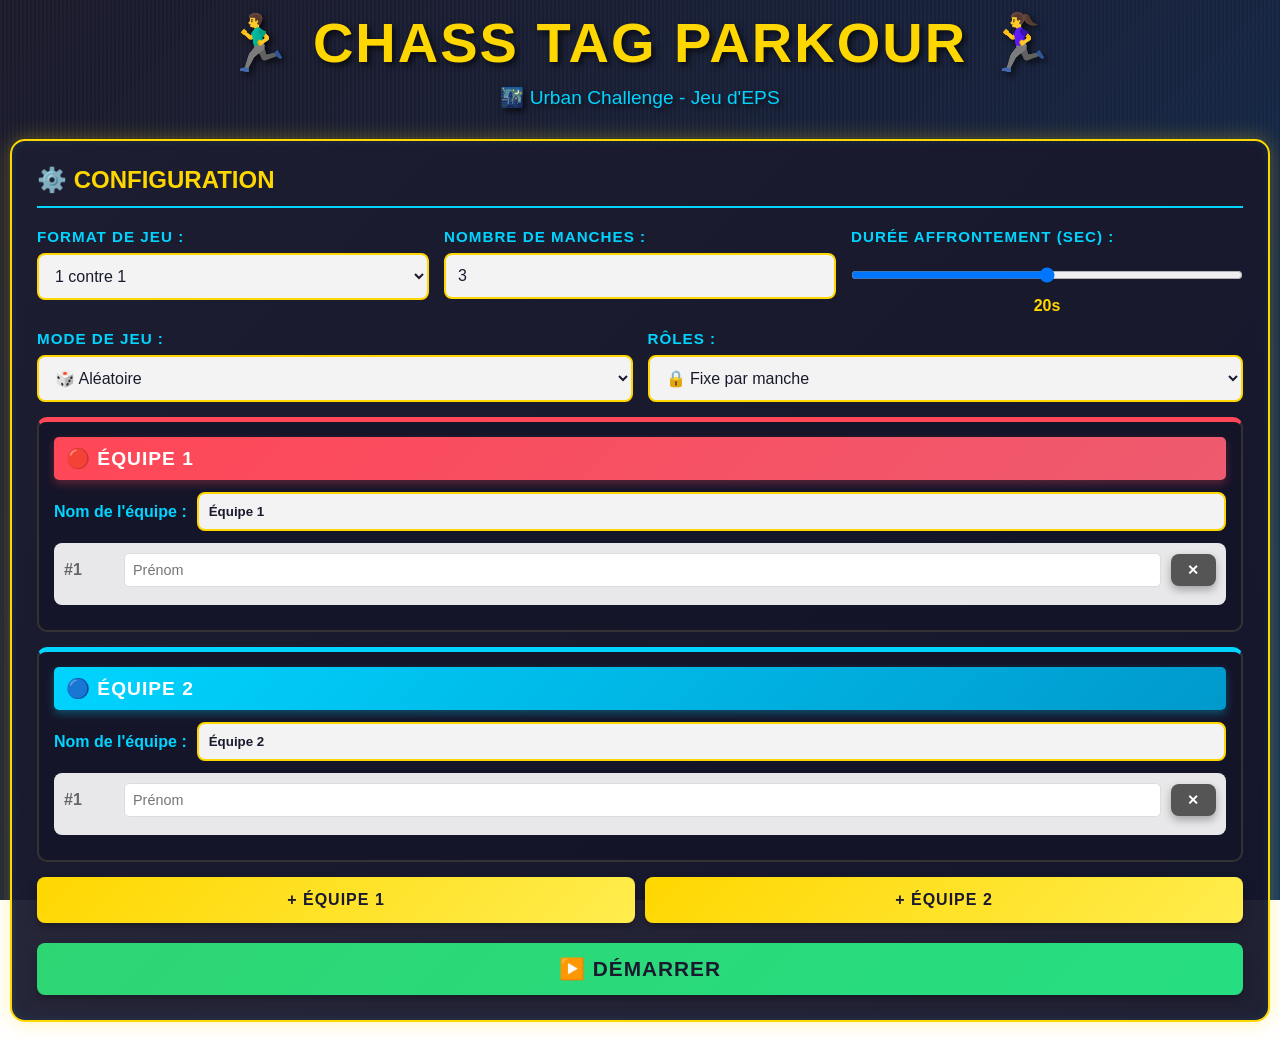
==== chass-tag.html @ db71ca10 "Add files via upload" ====
<!DOCTYPE html>
<html lang="fr">
<head>
    <meta charset="UTF-8">
    <meta name="viewport" content="width=device-width, initial-scale=1.0">
    <title>Chass Tag Parkour - Compteur EPS</title>
    <style>
        * {
            margin: 0;
            padding: 0;
            box-sizing: border-box;
        }

        body {
            font-family: 'Arial', 'Helvetica', sans-serif;
            background: linear-gradient(135deg, #1a1a2e 0%, #16213e 50%, #0f3460 100%);
            background-attachment: fixed;
            min-height: 100vh;
            padding: 10px;
            position: relative;
            overflow-x: hidden;
        }

        body::before {
            content: '';
            position: fixed;
            top: 0;
            left: 0;
            right: 0;
            bottom: 0;
            background: 
                repeating-linear-gradient(
                    90deg,
                    rgba(255, 215, 0, 0.03) 0px,
                    rgba(255, 215, 0, 0.03) 2px,
                    transparent 2px,
                    transparent 4px
                );
            pointer-events: none;
            z-index: 1;
        }

        .container {
            max-width: 1400px;
            margin: 0 auto;
            position: relative;
            z-index: 2;
        }

        .header {
            text-align: center;
            color: #ffd700;
            margin-bottom: 30px;
            text-shadow: 3px 3px 6px rgba(0,0,0,0.7);
        }

        .header h1 {
            font-size: 3.5em;
            margin-bottom: 10px;
            font-weight: 900;
            letter-spacing: 2px;
            text-transform: uppercase;
            animation: pulse 2s infinite;
        }

        @keyframes pulse {
            0%, 100% { transform: scale(1); }
            50% { transform: scale(1.02); }
        }

        .header p {
            font-size: 1.2em;
            color: #00d4ff;
        }

        .config-section {
            background: linear-gradient(135deg, rgba(30, 30, 50, 0.95) 0%, rgba(20, 20, 40, 0.95) 100%);
            border: 2px solid #ffd700;
            border-radius: 15px;
            padding: 25px;
            margin-bottom: 20px;
            box-shadow: 0 0 20px rgba(255, 215, 0, 0.3), inset 0 0 10px rgba(0, 212, 255, 0.1);
        }

        .config-section h2 {
            color: #ffd700;
            margin-bottom: 20px;
            border-bottom: 2px solid #00d4ff;
            padding-bottom: 12px;
            font-size: 1.5em;
            text-transform: uppercase;
        }

        .config-row {
            display: grid;
            grid-template-columns: repeat(auto-fit, minmax(250px, 1fr));
            gap: 15px;
            margin-bottom: 15px;
        }

        .form-group {
            display: flex;
            flex-direction: column;
        }

        .form-group label {
            font-weight: bold;
            color: #00d4ff;
            margin-bottom: 8px;
            font-size: 0.95em;
            text-transform: uppercase;
            letter-spacing: 1px;
        }

        .form-group input,
        .form-group select {
            padding: 12px;
            border: 2px solid #ffd700;
            border-radius: 8px;
            font-size: 1em;
            background: rgba(255, 255, 255, 0.95);
            color: #1a1a2e;
            transition: all 0.3s;
        }

        .form-group input:focus,
        .form-group select:focus {
            outline: none;
            border-color: #00d4ff;
            box-shadow: 0 0 10px rgba(0, 212, 255, 0.5);
            background: white;
        }

        .team-config {
            background: rgba(20, 20, 40, 0.8);
            padding: 15px;
            border-radius: 10px;
            margin-bottom: 15px;
            border: 2px solid #333;
        }

        .team-config h3 {
            color: white;
            padding: 10px 12px;
            border-radius: 5px;
            margin-bottom: 12px;
            font-size: 1.2em;
            text-transform: uppercase;
            letter-spacing: 1px;
        }

        .team-1 h3 {
            background: linear-gradient(135deg, #ff4757 0%, #ee5a6f 100%);
            box-shadow: 0 4px 8px rgba(255, 71, 87, 0.3);
        }

        .team-2 h3 {
            background: linear-gradient(135deg, #00d4ff 0%, #0099cc 100%);
            box-shadow: 0 4px 8px rgba(0, 212, 255, 0.3);
        }

        .team-name-input {
            display: flex;
            gap: 10px;
            margin-bottom: 12px;
            align-items: center;
        }

        .team-name-input input {
            flex: 1;
            padding: 10px;
            border: 2px solid #ffd700;
            border-radius: 8px;
            background: rgba(255, 255, 255, 0.95);
            color: #1a1a2e;
            font-weight: bold;
        }

        .team-name-input label {
            color: #00d4ff;
            font-weight: bold;
            min-width: 120px;
        }

        .players-input {
            background: rgba(255, 255, 255, 0.9);
            padding: 10px;
            border-radius: 8px;
            margin-bottom: 10px;
        }

        .player-input-row {
            display: flex;
            gap: 10px;
            margin-bottom: 8px;
            align-items: center;
        }

        .player-input-row input {
            flex: 1;
            padding: 8px;
            border: 1px solid #ddd;
            border-radius: 5px;
            font-size: 0.9em;
        }

        .player-input-row span {
            color: #666;
            min-width: 50px;
            font-weight: bold;
        }

        .button-group {
            display: flex;
            gap: 10px;
            flex-wrap: wrap;
            margin-top: 15px;
        }

        button {
            padding: 14px 28px;
            border: none;
            border-radius: 8px;
            font-size: 1em;
            font-weight: bold;
            cursor: pointer;
            transition: all 0.3s;
            box-shadow: 0 4px 8px rgba(0,0,0,0.3);
            text-transform: uppercase;
            letter-spacing: 1px;
        }

        .btn-primary {
            background: linear-gradient(135deg, #ffd700 0%, #ffed4e 100%);
            color: #1a1a2e;
            flex: 1;
            min-width: 150px;
        }

        .btn-primary:hover {
            transform: translateY(-3px);
            box-shadow: 0 6px 12px rgba(255, 215, 0, 0.4);
        }

        .btn-secondary {
            background: linear-gradient(135deg, #ff4757 0%, #ee5a6f 100%);
            color: white;
        }

        .btn-secondary:hover {
            background: linear-gradient(135deg, #ff6874 0%, #ff7f8c 100%);
        }

        .btn-warning {
            background: linear-gradient(135deg, #ffa502 0%, #ff8c00 100%);
            color: white;
        }

        .btn-warning:hover {
            background: linear-gradient(135deg, #ffb84d 0%, #ff9933 100%);
        }

        .btn-danger {
            background: #555;
            color: white;
            padding: 8px 16px;
            font-size: 0.9em;
        }

        .btn-danger:hover {
            background: #333;
        }

        .game-section {
            display: none;
        }

        .game-section.active {
            display: block;
        }

        .game-header {
            background: linear-gradient(135deg, rgba(30, 30, 50, 0.95) 0%, rgba(20, 20, 40, 0.95) 100%);
            border: 2px solid #ffd700;
            border-radius: 15px;
            padding: 20px;
            margin-bottom: 20px;
            box-shadow: 0 0 20px rgba(255, 215, 0, 0.3);
        }

        .manche-info {
            text-align: center;
            color: #ffd700;
            font-size: 1.5em;
            font-weight: bold;
            margin-bottom: 15px;
            text-transform: uppercase;
            letter-spacing: 1px;
        }

        .mode-info {
            text-align: center;
            color: #00d4ff;
            font-size: 1.2em;
            margin-bottom: 15px;
            padding: 12px;
            background: rgba(0, 212, 255, 0.1);
            border-radius: 8px;
            border: 1px solid #00d4ff;
            text-transform: uppercase;
        }

        .scores-display {
            display: grid;
            grid-template-columns: 1fr 1fr;
            gap: 15px;
            margin-bottom: 15px;
            text-align: center;
        }

        .score-box {
            padding: 20px;
            border-radius: 10px;
            color: white;
            font-size: 2em;
            font-weight: bold;
            text-transform: uppercase;
            letter-spacing: 1px;
        }

        .team-1-score {
            background: linear-gradient(135deg, #ff4757 0%, #ee5a6f 100%);
            box-shadow: 0 4px 12px rgba(255, 71, 87, 0.3);
        }

        .team-2-score {
            background: linear-gradient(135deg, #00d4ff 0%, #0099cc 100%);
            box-shadow: 0 4px 12px rgba(0, 212, 255, 0.3);
        }

        .current-match {
            text-align: center;
            font-size: 1.3em;
            color: #ffd700;
            padding: 15px;
            background: rgba(255, 215, 0, 0.1);
            border-radius: 8px;
            margin-bottom: 15px;
            border: 2px solid #ffd700;
            text-transform: uppercase;
        }

        .match-progress {
            text-align: center;
            font-size: 1em;
            color: #00d4ff;
            padding: 10px;
            background: rgba(0, 212, 255, 0.1);
            border-radius: 8px;
            margin-bottom: 15px;
            border: 1px solid #00d4ff;
        }

        .timer-section {
            text-align: center;
            background: linear-gradient(135deg, #000000 0%, #1a1a2e 100%);
            color: #ffd700;
            padding: 30px;
            border-radius: 15px;
            margin-bottom: 20px;
            border: 3px solid #ffd700;
            box-shadow: 0 0 30px rgba(255, 215, 0, 0.4);
        }

        .timer-section > div:first-child {
            font-size: 1.3em;
            margin-bottom: 15px;
            text-transform: uppercase;
            letter-spacing: 1px;
        }

        .timer-display {
            font-size: 5em;
            font-weight: bold;
            font-family: 'Courier New', monospace;
            margin: 20px 0;
            color: #ffd700;
            text-shadow: 0 0 10px rgba(255, 215, 0, 0.5);
        }

        .timer-controls {
            display: flex;
            gap: 10px;
            justify-content: center;
            flex-wrap: wrap;
        }

        .btn-timer {
            padding: 15px 30px;
            font-size: 1.1em;
            background: linear-gradient(135deg, #ffd700 0%, #ffed4e 100%);
            color: #1a1a2e;
            font-weight: bold;
        }

        .btn-timer:hover {
            transform: translateY(-2px);
            box-shadow: 0 4px 8px rgba(255, 215, 0, 0.4);
        }

        .btn-timer.stop {
            background: linear-gradient(135deg, #ff4757 0%, #ee5a6f 100%);
            color: white;
        }

        .game-board {
            display: grid;
            grid-template-columns: 1fr 1fr;
            gap: 20px;
            margin-bottom: 20px;
        }

        .team-board {
            background: linear-gradient(135deg, rgba(30, 30, 50, 0.95) 0%, rgba(20, 20, 40, 0.95) 100%);
            border-radius: 15px;
            padding: 20px;
            box-shadow: 0 0 20px rgba(0,0,0,0.5);
        }

        .team-1 {
            border-top: 5px solid #ff4757;
        }

        .team-2 {
            border-top: 5px solid #00d4ff;
        }

        .team-title {
            font-size: 1.8em;
            font-weight: bold;
            margin-bottom: 15px;
            display: flex;
            justify-content: space-between;
            align-items: center;
            text-transform: uppercase;
            letter-spacing: 1px;
        }

        .team-1 .team-title {
            color: #ff4757;
        }

        .team-2 .team-title {
            color: #00d4ff;
        }

        .role-badge {
            font-size: 0.7em;
            padding: 6px 12px;
            border-radius: 20px;
            color: white;
            font-weight: bold;
            text-transform: uppercase;
        }

        .chat-badge {
            background: linear-gradient(135deg, #ff4757 0%, #ee5a6f 100%);
        }

        .souris-badge {
            background: linear-gradient(135deg, #2ed573 0%, #26de81 100%);
        }

        .players-list {
            display: flex;
            flex-direction: column;
            gap: 8px;
        }

        .player-button {
            padding: 12px;
            border: 2px solid #333;
            background: rgba(255, 255, 255, 0.08);
            border-radius: 8px;
            cursor: pointer;
            font-size: 1em;
            transition: all 0.3s;
            text-align: left;
            color: white;
        }

        .team-1 .player-button {
            border-color: #ff4757;
        }

        .team-1 .player-button:hover:not(.disabled):not(.played) {
            background: rgba(255, 71, 87, 0.3);
            border-color: #ff4757;
            transform: translateX(5px);
        }

        .team-2 .player-button {
            border-color: #00d4ff;
        }

        .team-2 .player-button:hover:not(.disabled):not(.played) {
            background: rgba(0, 212, 255, 0.3);
            border-color: #00d4ff;
            transform: translateX(5px);
        }

        .player-button.disabled {
            opacity: 0.4;
            cursor: not-allowed;
        }

        .player-button.played {
            opacity: 0.5;
            background: rgba(100, 100, 100, 0.3);
            border-color: #666;
            cursor: not-allowed;
        }

        .player-name {
            font-weight: bold;
            font-size: 1.1em;
            margin-bottom: 3px;
            color: white;
        }

        .player-stats {
            font-size: 0.85em;
            color: #aaa;
        }

        .stats-section {
            background: linear-gradient(135deg, rgba(30, 30, 50, 0.95) 0%, rgba(20, 20, 40, 0.95) 100%);
            border: 2px solid #ffd700;
            border-radius: 15px;
            padding: 25px;
            box-shadow: 0 0 20px rgba(255, 215, 0, 0.3);
            margin-bottom: 20px;
        }

        .stats-section h2 {
            color: #ffd700;
            margin-bottom: 20px;
            border-bottom: 2px solid #00d4ff;
            padding-bottom: 12px;
            font-size: 1.5em;
            text-transform: uppercase;
        }

        .stats-grid {
            display: grid;
            grid-template-columns: repeat(auto-fit, minmax(280px, 1fr));
            gap: 15px;
            margin-bottom: 20px;
        }

        .player-stat-card {
            background: rgba(255, 255, 255, 0.08);
            border-left: 4px solid;
            padding: 15px;
            border-radius: 8px;
            overflow: hidden;
            border: 1px solid rgba(255, 255, 255, 0.1);
        }

        .team-1 .player-stat-card {
            border-left-color: #ff4757;
        }

        .team-2 .player-stat-card {
            border-left-color: #00d4ff;
        }

        .stat-name {
            font-weight: bold;
            font-size: 1.1em;
            margin-bottom: 10px;
            color: #ffd700;
            text-transform: uppercase;
        }

        .stat-line {
            display: flex;
            justify-content: space-between;
            margin: 8px 0;
            font-size: 0.95em;
            color: #ccc;
        }

        .stat-value {
            font-weight: bold;
            color: #00d4ff;
        }

        .ranking-section {
            background: linear-gradient(135deg, rgba(30, 30, 50, 0.95) 0%, rgba(20, 20, 40, 0.95) 100%);
            border: 2px solid #00d4ff;
            border-radius: 15px;
            padding: 25px;
            box-shadow: 0 0 20px rgba(0, 212, 255, 0.3);
            margin-bottom: 20px;
        }

        .ranking-section h2 {
            color: #00d4ff;
            margin-bottom: 20px;
            border-bottom: 2px solid #ffd700;
            padding-bottom: 12px;
            font-size: 1.5em;
            text-transform: uppercase;
        }

        .ranking-grid {
            display: grid;
            grid-template-columns: repeat(auto-fit, minmax(300px, 1fr));
            gap: 20px;
        }

        .ranking-card {
            background: rgba(255, 255, 255, 0.08);
            border: 2px solid;
            border-radius: 10px;
            padding: 15px;
        }

        .ranking-card h3 {
            color: #ffd700;
            margin-bottom: 15px;
            font-size: 1.2em;
            text-transform: uppercase;
            text-align: center;
        }

        .ranking-list {
            list-style: none;
        }

        .ranking-list li {
            display: flex;
            justify-content: space-between;
            align-items: center;
            padding: 10px;
            margin-bottom: 8px;
            background: rgba(255, 255, 255, 0.05);
            border-radius: 5px;
            color: white;
        }

        .ranking-position {
            display: flex;
            align-items: center;
            gap: 10px;
        }

        .ranking-medal {
            font-size: 1.5em;
            min-width: 30px;
        }

        .ranking-name {
            color: #00d4ff;
            font-weight: bold;
        }

        .ranking-time {
            color: #ffd700;
            font-weight: bold;
        }

        .modal {
            display: none;
            position: fixed;
            z-index: 1000;
            left: 0;
            top: 0;
            width: 100%;
            height: 100%;
            background-color: rgba(0,0,0,0.8);
        }

        .modal.active {
            display: flex;
            align-items: center;
            justify-content: center;
        }

        .modal-content {
            background: linear-gradient(135deg, rgba(30, 30, 50, 0.98) 0%, rgba(20, 20, 40, 0.98) 100%);
            padding: 40px;
            border-radius: 15px;
            box-shadow: 0 0 40px rgba(255, 215, 0, 0.4);
            max-width: 600px;
            width: 90%;
            text-align: center;
            max-height: 90vh;
            overflow-y: auto;
            border: 2px solid #ffd700;
        }

        .modal h2 {
            color: #ffd700;
            margin-bottom: 20px;
            font-size: 2em;
            text-transform: uppercase;
        }

        .modal-buttons {
            display: flex;
            gap: 10px;
            justify-content: center;
            margin-top: 20px;
            flex-wrap: wrap;
        }

        @media (max-width: 768px) {
            .header h1 {
                font-size: 2em;
            }

            .timer-display {
                font-size: 3em;
            }

            .game-board {
                grid-template-columns: 1fr;
            }

            .config-row {
                grid-template-columns: 1fr;
            }

            .team-title {
                flex-direction: column;
                align-items: flex-start;
            }

            .role-badge {
                margin-top: 8px;
            }

            .scores-display {
                grid-template-columns: 1fr;
            }

            .ranking-grid {
                grid-template-columns: 1fr;
            }
        }
    </style>
</head>
<body>
    <div class="container">
        <div class="header">
            <h1>🏃‍♂️ CHASS TAG PARKOUR 🏃‍♀️</h1>
            <p>🌃 Urban Challenge - Jeu d'EPS</p>
        </div>

        <div class="config-section" id="configSection">
            <h2>⚙️ Configuration</h2>

            <div class="config-row">
                <div class="form-group">
                    <label for="matchFormat">Format de jeu :</label>
                    <select id="matchFormat" onchange="updatePlayerInputs()">
                        <option value="1v1">1 contre 1</option>
                        <option value="2v2">2 contre 2</option>
                    </select>
                </div>
                <div class="form-group">
                    <label for="nbManches">Nombre de manches :</label>
                    <input type="number" id="nbManches" min="1" max="20" value="3">
                </div>
                <div class="form-group">
                    <label for="mancheDuration">Durée affrontement (sec) :</label>
                    <input type="range" id="mancheDuration" min="10" max="30" value="20">
                    <div style="text-align: center; color: #ffd700; font-weight: bold;">
                        <span id="durationDisplay">20</span>s
                    </div>
                </div>
            </div>

            <div class="config-row">
                <div class="form-group">
                    <label for="gameMode">Mode de jeu :</label>
                    <select id="gameMode">
                        <option value="random">🎲 Aléatoire</option>
                        <option value="challenge">🎯 Défi (Ordre)</option>
                    </select>
                </div>
                <div class="form-group">
                    <label for="roleMode">Rôles :</label>
                    <select id="roleMode">
                        <option value="fixed">🔒 Fixe par manche</option>
                        <option value="alternate">🔄 Alternance</option>
                    </select>
                </div>
            </div>

            <div class="team-config team-1">
                <h3>🔴 ÉQUIPE 1</h3>
                <div class="team-name-input">
                    <label for="team1Name">Nom de l'équipe :</label>
                    <input type="text" id="team1Name" placeholder="Équipe 1" value="Équipe 1">
                </div>
                <div class="players-input">
                    <div id="team1Players"></div>
                </div>
            </div>

            <div class="team-config team-2">
                <h3>🔵 ÉQUIPE 2</h3>
                <div class="team-name-input">
                    <label for="team2Name">Nom de l'équipe :</label>
                    <input type="text" id="team2Name" placeholder="Équipe 2" value="Équipe 2">
                </div>
                <div class="players-input">
                    <div id="team2Players"></div>
                </div>
            </div>

            <div class="button-group">
                <button class="btn-primary" onclick="addPlayerRow(1)">+ Équipe 1</button>
                <button class="btn-primary" onclick="addPlayerRow(2)">+ Équipe 2</button>
            </div>

            <div class="button-group" style="margin-top: 20px;">
                <button class="btn-primary" onclick="startGame()" style="background: linear-gradient(135deg, #2ed573 0%, #26de81 100%); font-size: 1.3em;">
                    ▶️ DÉMARRER
                </button>
            </div>
        </div>

        <div class="game-section" id="gameSection">
            <div class="game-header">
                <div class="manche-info">
                    Manche <span id="mancheCounter">1</span> / <span id="mancheTotal">3</span>
                </div>
                <div class="mode-info" id="modeDisplay"></div>
                
                <div class="scores-display">
                    <div class="score-box team-1-score">
                        <span id="team1DisplayName">Équipe 1</span><br>
                        <span id="team1Score">0</span>
                    </div>
                    <div class="score-box team-2-score">
                        <span id="team2DisplayName">Équipe 2</span><br>
                        <span id="team2Score">0</span>
                    </div>
                </div>

                <div class="match-progress" id="matchProgress"></div>
                <div class="current-match" id="currentMatch"></div>
            </div>

            <div class="timer-section">
                <div>⏱️ Temps restant</div>
                <div class="timer-display" id="timerDisplay">00:20</div>
                <div class="timer-controls">
                    <button class="btn-timer" id="btnStartTimer" onclick="toggleTimer()">▶️ DÉMARRER</button>
                    <button class="btn-timer stop" id="btnStopTimer" onclick="stopTimer()" style="display:none;">⏹️ ARRÊTER</button>
                    <button class="btn-timer" onclick="resetTimer()">🔄 RESET</button>
                </div>
            </div>

            <div class="game-board">
                <div class="team-board team-1">
                    <div class="team-title">
                        <span id="team1TitleName">Équipe 1</span>
                        <span class="role-badge chat-badge" id="team1Role">CHAT</span>
                    </div>
                    <div class="players-list" id="team1GamePlayers"></div>
                </div>

                <div class="team-board team-2">
                    <div class="team-title">
                        <span id="team2TitleName">Équipe 2</span>
                        <span class="role-badge souris-badge" id="team2Role">SOURIS</span>
                    </div>
                    <div class="players-list" id="team2GamePlayers"></div>
                </div>
            </div>

            <div class="button-group">
                <button class="btn-primary" onclick="nextMatch()" style="background: linear-gradient(135deg, #ffd700 0%, #ffed4e 100%); color: #1a1a2e;">
                    ▶️ AFFRONTEMENT SUIVANT
                </button>
                <button class="btn-warning" onclick="undoLastTouch()" style="display:none;" id="btnUndo">
                    ↩️ ANNULER DERNIÈRE TOUCHE
                </button>
                <button class="btn-secondary" onclick="endGame()">🏁 FIN MANCHE</button>
            </div>

            <div class="stats-section">
                <h2>📊 Statistiques Individuelles</h2>
                <div class="stats-grid" id="statsGrid"></div>
            </div>

            <div class="ranking-section" id="rankingSection">
                <h2>🏆 Classements</h2>
                <div class="ranking-grid" id="rankingGrid"></div>
            </div>

            <div class="button-group">
                <button class="btn-secondary" onclick="backToConfig()">← RETOUR CONFIG</button>
            </div>
        </div>
    </div>

    <!-- MODAL FIN DU JEU -->
    <div class="modal" id="endGameModal">
        <div class="modal-content">
            <h2>🏁 FIN DU JEU</h2>
            <div id="resultsText" style="text-align: left; background: rgba(0, 212, 255, 0.1); padding: 20px; border-radius: 8px; margin-bottom: 20px; border: 1px solid #00d4ff; color: #ccc;"></div>
            <div class="modal-buttons">
                <button class="btn-primary" onclick="closeEndGameModal()">
                    Fermer
                </button>
            </div>
        </div>
    </div>

    <script>
        // Son de fin
        function playEndSound() {
            const audioContext = new (window.AudioContext || window.webkitAudioContext)();
            const oscillator = audioContext.createOscillator();
            const gainNode = audioContext.createGain();

            oscillator.connect(gainNode);
            gainNode.connect(audioContext.destination);

            oscillator.frequency.value = 800;
            oscillator.type = 'sine';

            gainNode.gain.setValueAtTime(0.3, audioContext.currentTime);
            gainNode.gain.exponentialRampToValueAtTime(0.01, audioContext.currentTime + 0.5);

            oscillator.start(audioContext.currentTime);
            oscillator.stop(audioContext.currentTime + 0.5);
        }

        let gameData = {
            config: {
                matchFormat: '1v1',
                nbManches: 3,
                mancheDuration: 20,
                gameMode: 'random',
                roleMode: 'fixed'
            },
            teams: {
                1: { name: 'Équipe 1', players: [], score: 0, playedPlayers: [] },
                2: { name: 'Équipe 2', players: [], score: 0, playedPlayers: [] }
            },
            currentManche: 1,
            currentMatch: null,
            currentMatchTouches: 0,
            lastTouch: null,
            timer: {
                timeLeft: 0,
                isRunning: false,
                interval: null
            }
        };

        document.getElementById('matchFormat').addEventListener('change', (e) => {
            gameData.config.matchFormat = e.target.value;
            updatePlayerInputs();
        });

        document.getElementById('mancheDuration').addEventListener('input', (e) => {
            gameData.config.mancheDuration = parseInt(e.target.value);
            document.getElementById('durationDisplay').textContent = e.target.value;
        });

        document.getElementById('nbManches').addEventListener('input', (e) => {
            gameData.config.nbManches = parseInt(e.target.value);
        });

        document.getElementById('gameMode').addEventListener('change', (e) => {
            gameData.config.gameMode = e.target.value;
        });

        document.getElementById('roleMode').addEventListener('change', (e) => {
            gameData.config.roleMode = e.target.value;
        });

        function updatePlayerInputs() {
            const format = gameData.config.matchFormat;
            const requiredPlayers = format === '1v1' ? 1 : 2;

            document.getElementById('team1Players').innerHTML = '';
            document.getElementById('team2Players').innerHTML = '';

            for (let i = 0; i < requiredPlayers; i++) {
                addPlayerRow(1);
                addPlayerRow(2);
            }
        }

        function addPlayerRow(teamId) {
            const container = document.getElementById(`team${teamId}Players`);
            const playerCount = container.children.length + 1;
            
            const row = document.createElement('div');
            row.className = 'player-input-row';
            row.innerHTML = `
                <span>#${playerCount}</span>
                <input type="text" placeholder="Prénom" class="player-prenom">
                <button class="btn-danger" onclick="this.parentElement.remove()">✕</button>
            `;
            container.appendChild(row);
        }

        updatePlayerInputs();

        function startGame() {
            gameData.teams[1].name = document.getElementById('team1Name').value || 'Équipe 1';
            gameData.teams[2].name = document.getElementById('team2Name').value || 'Équipe 2';

            gameData.teams[1].players = getPlayersFromInput(1);
            gameData.teams[2].players = getPlayersFromInput(2);

            if (gameData.teams[1].players.length === 0 || gameData.teams[2].players.length === 0) {
                alert('Veuillez ajouter au moins un joueur par équipe !');
                return;
            }

            initializeStats();
            document.getElementById('configSection').style.display = 'none';
            document.getElementById('gameSection').classList.add('active');

            // Afficher les noms d'équipes
            document.getElementById('team1DisplayName').textContent = gameData.teams[1].name;
            document.getElementById('team2DisplayName').textContent = gameData.teams[2].name;
            document.getElementById('team1TitleName').textContent = gameData.teams[1].name;
            document.getElementById('team2TitleName').textContent = gameData.teams[2].name;

            startNewManche();
        }

        function getPlayersFromInput(teamId) {
            const container = document.getElementById(`team${teamId}Players`);
            const players = [];
            
            container.querySelectorAll('.player-input-row').forEach((row, index) => {
                const prenom = row.querySelector('.player-prenom').value.trim();
                
                if (prenom) {
                    players.push({
                        id: index,
                        prenom: prenom,
                        role: null,
                        totalPoints: 0,
                        timeInAttack: 0,
                        timeInDefense: 0,
                        manches: {}
                    });
                }
            });
            
            return players;
        }

        function initializeStats() {
            [1, 2].forEach(teamId => {
                gameData.teams[teamId].score = 0;
                gameData.teams[teamId].playedPlayers = [];
                gameData.teams[teamId].players.forEach(player => {
                    player.totalPoints = 0;
                    player.timeInAttack = 0;
                    player.timeInDefense = 0;
                    player.manches = {};
                });
            });
        }

        function startNewManche() {
            gameData.currentManche = 1;
            gameData.teams[1].playedPlayers = [];
            gameData.teams[2].playedPlayers = [];
            gameData.lastTouch = null;
            
            assignRoles();
            selectNextMatch();
            updateGameDisplay();
            resetTimer();
        }

        function assignRoles() {
            const mancheIndex = gameData.currentManche - 1;
            let isTeam1Chat;

            if (gameData.config.roleMode === 'fixed') {
                isTeam1Chat = mancheIndex % 2 === 0;
            } else {
                if (gameData.config.nbManches % 2 === 1) {
                    isTeam1Chat = mancheIndex % 2 === 0;
                } else {
                    isTeam1Chat = mancheIndex % 2 === 0;
                }
            }

            gameData.teams[1].players.forEach(p => {
                p.role = isTeam1Chat ? 'chat' : 'souris';
            });
            gameData.teams[2].players.forEach(p => {
                p.role = isTeam1Chat ? 'souris' : 'chat';
            });
        }

        function selectNextMatch() {
            if (gameData.config.gameMode === 'random') {
                selectRandomMatch();
            } else {
                selectChallengeMatch();
            }
        }

        function selectRandomMatch() {
            const availablePlayers1 = gameData.teams[1].players.filter(p => !gameData.teams[1].playedPlayers.includes(p.id));
            const availablePlayers2 = gameData.teams[2].players.filter(p => !gameData.teams[2].playedPlayers.includes(p.id));

            if (availablePlayers1.length === 0 || availablePlayers2.length === 0) {
                endManche();
                return;
            }

            const player1 = availablePlayers1[Math.floor(Math.random() * availablePlayers1.length)];
            const player2 = availablePlayers2[Math.floor(Math.random() * availablePlayers2.length)];
            
            gameData.currentMatch = {
                team1Player: player1,
                team2Player: player2
            };

            gameData.currentMatchTouches = 0;
            gameData.lastTouch = null;
            gameData.teams[1].playedPlayers.push(player1.id);
            gameData.teams[2].playedPlayers.push(player2.id);
        }

        function selectChallengeMatch() {
            const availablePlayers1 = gameData.teams[1].players.filter(p => !gameData.teams[1].playedPlayers.includes(p.id));
            const availablePlayers2 = gameData.teams[2].players.filter(p => !gameData.teams[2].playedPlayers.includes(p.id));

            if (availablePlayers1.length === 0 || availablePlayers2.length === 0) {
                endManche();
                return;
            }

            const player1 = availablePlayers1[0];
            const player2 = availablePlayers2[0];
            
            gameData.currentMatch = {
                team1Player: player1,
                team2Player: player2
            };

            gameData.currentMatchTouches = 0;
            gameData.lastTouch = null;
            gameData.teams[1].playedPlayers.push(player1.id);
            gameData.teams[2].playedPlayers.push(player2.id);
        }

        function updateGameDisplay() {
            document.getElementById('mancheCounter').textContent = gameData.currentManche;
            document.getElementById('mancheTotal').textContent = gameData.config.nbManches;

            const modeText = gameData.config.gameMode === 'random' 
                ? '🎲 Aléatoire' 
                : '🎯 Défi';
            document.getElementById('modeDisplay').textContent = modeText;

            document.getElementById('team1Score').textContent = gameData.teams[1].score;
            document.getElementById('team2Score').textContent = gameData.teams[2].score;

            const progress1 = gameData.teams[1].playedPlayers.length;
            const progress2 = gameData.teams[2].playedPlayers.length;
            const total1 = gameData.teams[1].players.length;
            const total2 = gameData.teams[2].players.length;
            document.getElementById('matchProgress').innerHTML = `
                Affrontement ${progress1}/${total1} (${gameData.teams[1].name}) vs ${progress2}/${total2} (${gameData.teams[2].name})
            `;

            if (gameData.currentMatch) {
                const p1 = gameData.currentMatch.team1Player;
                const p2 = gameData.currentMatch.team2Player;
                const roleTeam1 = gameData.teams[1].players[0].role.toUpperCase();
                const roleTeam2 = gameData.teams[2].players[0].role.toUpperCase();

                document.getElementById('currentMatch').innerHTML = `
                    <strong>#${p1.id + 1} ${p1.prenom}</strong> (${roleTeam1})
                    vs
                    <strong>#${p2.id + 1} ${p2.prenom}</strong> (${roleTeam2})
                `;

                document.getElementById('team1Role').textContent = roleTeam1;
                document.getElementById('team1Role').className = roleTeam1 === 'CHAT' ? 'role-badge chat-badge' : 'role-badge souris-badge';

                document.getElementById('team2Role').textContent = roleTeam2;
                document.getElementById('team2Role').className = roleTeam2 === 'CHAT' ? 'role-badge chat-badge' : 'role-badge souris-badge';
            }

            // Afficher/masquer le bouton Annuler
            document.getElementById('btnUndo').style.display = gameData.lastTouch ? 'block' : 'none';

            updatePlayersDisplay();
            updateStats();
            updateRankings();
        }

        function updatePlayersDisplay() {
            updateTeamDisplay(1);
            updateTeamDisplay(2);
        }

        function updateTeamDisplay(teamId) {
            const container = document.getElementById(`team${teamId}GamePlayers`);
            container.innerHTML = '';

            gameData.teams[teamId].players.forEach(player => {
                const btn = document.createElement('button');
                btn.className = 'player-button';
                
                const isInMatch = (player === gameData.currentMatch.team1Player && teamId === 1) ||
                                  (player === gameData.currentMatch.team2Player && teamId === 2);
                
                const hasPlayed = gameData.teams[teamId].playedPlayers.includes(player.id);

                btn.innerHTML = `
                    <div class="player-name">#${player.id + 1} ${player.prenom}</div>
                    <div class="player-stats">
                        Points: ${player.totalPoints}
                    </div>
                `;

                if (isInMatch) {
                    btn.onclick = () => markPlayerTouched(teamId, player);
                } else if (hasPlayed) {
                    btn.classList.add('played');
                    btn.disabled = true;
                } else {
                    btn.classList.add('disabled');
                    btn.disabled = true;
                }

                container.appendChild(btn);
            });
        }

        function markPlayerTouched(teamId, player) {
            const maxTouches = gameData.config.matchFormat === '1v1' ? 1 : 2;

            if (gameData.currentMatchTouches >= maxTouches) {
                alert(`⚠️ Max ${maxTouches} touche(s) !`);
                return;
            }

            const otherTeamId = teamId === 1 ? 2 : 1;
            const otherPlayer = teamId === 1 ? gameData.currentMatch.team2Player : gameData.currentMatch.team1Player;

            if (player.role === 'chat') {
                const timeUsed = gameData.config.mancheDuration - gameData.timer.timeLeft;
                
                player.totalPoints++;
                otherPlayer.totalPoints++;
                
                gameData.teams[teamId].score++;
                gameData.currentMatchTouches++;

                player.timeInAttack += timeUsed;
                otherPlayer.timeInDefense += timeUsed;

                // Enregistrer la dernière touche pour pouvoir l'annuler
                gameData.lastTouch = {
                    teamId: teamId,
                    player: player,
                    otherPlayer: otherPlayer,
                    timeUsed: timeUsed
                };

                if (!player.manches[gameData.currentManche]) {
                    player.manches[gameData.currentManche] = { points: 0 };
                }
                player.manches[gameData.currentManche].points++;

                if (!otherPlayer.manches[gameData.currentManche]) {
                    otherPlayer.manches[gameData.currentManche] = { points: 0 };
                }
                otherPlayer.manches[gameData.currentManche].points++;

                alert(`✅ Touche !`);
                
                if (gameData.currentMatchTouches >= maxTouches) {
                    setTimeout(() => nextMatch(), 500);
                } else {
                    updateGameDisplay();
                }
            }
        }

        function undoLastTouch() {
            if (!gameData.lastTouch) return;

            const { teamId, player, otherPlayer, timeUsed } = gameData.lastTouch;

            player.totalPoints--;
            otherPlayer.totalPoints--;
            gameData.teams[teamId].score--;
            gameData.currentMatchTouches--;

            player.timeInAttack -= timeUsed;
            otherPlayer.timeInDefense -= timeUsed;

            // Retirer de la manche
            if (player.manches[gameData.currentManche]) {
                player.manches[gameData.currentManche].points--;
            }
            if (otherPlayer.manches[gameData.currentManche]) {
                otherPlayer.manches[gameData.currentManche].points--;
            }

            gameData.lastTouch = null;
            alert('↩️ Dernière touche annulée !');
            updateGameDisplay();
        }

        function handleTimeUp() {
            playEndSound();
            
            const p1 = gameData.currentMatch.team1Player;
            const p2 = gameData.currentMatch.team2Player;

            let sourisTeamId = p1.role === 'souris' ? 1 : 2;
            const sourisPlayer = sourisTeamId === 1 ? p1 : p2;
            const chatPlayer = sourisTeamId === 1 ? p2 : p1;
            const timeUsed = gameData.config.mancheDuration;
            
            gameData.teams[sourisTeamId].score++;
            sourisPlayer.totalPoints++;
            chatPlayer.totalPoints++;

            sourisPlayer.timeInDefense += timeUsed;
            chatPlayer.timeInAttack += timeUsed;

            if (!sourisPlayer.manches[gameData.currentManche]) {
                sourisPlayer.manches[gameData.currentManche] = { points: 0 };
            }
            sourisPlayer.manches[gameData.currentManche].points++;

            if (!chatPlayer.manches[gameData.currentManche]) {
                chatPlayer.manches[gameData.currentManche] = { points: 0 };
            }
            chatPlayer.manches[gameData.currentManche].points++;

            gameData.lastTouch = null;
            alert(`⏰ Temps écoulé ! Souris survit !`);
            
            nextMatch();
        }

        function nextMatch() {
            stopTimer();
            selectNextMatch();
            if (gameData.currentMatch) {
                updateGameDisplay();
                resetTimer();
            }
        }

        function endManche() {
            stopTimer();
            
            if (gameData.currentManche < gameData.config.nbManches) {
                if (confirm(`✅ Manche ${gameData.currentManche} terminée !\n\nPasser à la manche suivante ?`)) {
                    gameData.currentManche++;
                    gameData.teams[1].playedPlayers = [];
                    gameData.teams[2].playedPlayers = [];
                    assignRoles();
                    selectNextMatch();
                    updateGameDisplay();
                    resetTimer();
                }
            } else {
                endGame();
            }
        }

        function resetTimer() {
            stopTimer();
            gameData.timer.timeLeft = gameData.config.mancheDuration;
            updateTimerDisplay();
        }

        function toggleTimer() {
            if (gameData.timer.isRunning) {
                stopTimer();
            } else {
                startTimer();
            }
        }

        function startTimer() {
            if (gameData.timer.isRunning) return;
            
            gameData.timer.isRunning = true;
            document.getElementById('btnStartTimer').style.display = 'none';
            document.getElementById('btnStopTimer').style.display = 'inline-block';

            gameData.timer.interval = setInterval(() => {
                gameData.timer.timeLeft--;
                updateTimerDisplay();

                if (gameData.timer.timeLeft <= 0) {
                    handleTimeUp();
                }
            }, 1000);
        }

        function stopTimer() {
            gameData.timer.isRunning = false;
            clearInterval(gameData.timer.interval);
            document.getElementById('btnStartTimer').style.display = 'inline-block';
            document.getElementById('btnStopTimer').style.display = 'none';
        }

        function updateTimerDisplay() {
            const minutes = Math.floor(gameData.timer.timeLeft / 60);
            const seconds = gameData.timer.timeLeft % 60;
            document.getElementById('timerDisplay').textContent = 
                `${String(minutes).padStart(2, '0')}:${String(seconds).padStart(2, '0')}`;
        }

        function updateStats() {
            const statsGrid = document.getElementById('statsGrid');
            statsGrid.innerHTML = '';

            [1, 2].forEach(teamId => {
                gameData.teams[teamId].players.forEach(player => {
                    const card = document.createElement('div');
                    card.className = `player-stat-card team-${teamId}`;

                    const totalPoints = player.totalPoints;
                    const timeAttack = player.timeInAttack;
                    const timeDefense = player.timeInDefense;

                    card.innerHTML = `
                        <div class="stat-name">#${player.id + 1} ${player.prenom}</div>
                        
                        <div class="stat-line" style="background: rgba(255, 215, 0, 0.2); padding: 8px; border-radius: 4px; margin-bottom: 10px;">
                            <span>POINTS CUMULÉS</span>
                            <span class="stat-value" style="font-size: 1.3em;">${totalPoints}</span>
                        </div>

                        <div class="stat-line">
                            <span>Temps en Attaque :</span>
                            <span class="stat-value">${timeAttack}s</span>
                        </div>
                        <div class="stat-line">
                            <span>Temps en Défense :</span>
                            <span class="stat-value">${timeDefense}s</span>
                        </div>
                    `;

                    statsGrid.appendChild(card);
                });
            });
        }

        function updateRankings() {
            const rankingGrid = document.getElementById('rankingGrid');
            rankingGrid.innerHTML = '';

            const allPlayers = [];
            [1, 2].forEach(teamId => {
                gameData.teams[teamId].players.forEach(player => {
                    allPlayers.push({ ...player, teamId });
                });
            });

            const attackers = allPlayers.filter(p => p.timeInAttack > 0).sort((a, b) => a.timeInAttack - b.timeInAttack);
            const defenders = allPlayers.filter(p => p.timeInDefense > 0).sort((a, b) => b.timeInDefense - a.timeInDefense);

            // Classement Attaquants
            const attackCard = document.createElement('div');
            attackCard.className = 'ranking-card';
            attackCard.style.borderColor = '#ff4757';
            attackCard.innerHTML = '<h3>🔴 Meilleur Attaquant (Plus Rapide)</h3>';
            
            const attackList = document.createElement('ul');
            attackList.className = 'ranking-list';
            attackers.slice(0, 5).forEach((player, index) => {
                const medals = ['🥇', '🥈', '🥉', '4️⃣', '5️⃣'];
                const li = document.createElement('li');
                li.innerHTML = `
                    <div class="ranking-position">
                        <span class="ranking-medal">${medals[index]}</span>
                        <span class="ranking-name">#${player.id + 1} ${player.prenom}</span>
                    </div>
                    <span class="ranking-time">${player.timeInAttack}s</span>
                `;
                attackList.appendChild(li);
            });
            attackCard.appendChild(attackList);
            rankingGrid.appendChild(attackCard);

            // Classement Défenseurs
            const defenseCard = document.createElement('div');
            defenseCard.className = 'ranking-card';
            defenseCard.style.borderColor = '#2ed573';
            defenseCard.innerHTML = '<h3>🟢 Meilleur Défenseur (Plus Loin)</h3>';
            
            const defenseList = document.createElement('ul');
            defenseList.className = 'ranking-list';
            defenders.slice(0, 5).forEach((player, index) => {
                const medals = ['🥇', '🥈', '🥉', '4️⃣', '5️⃣'];
                const li = document.createElement('li');
                li.innerHTML = `
                    <div class="ranking-position">
                        <span class="ranking-medal">${medals[index]}</span>
                        <span class="ranking-name">#${player.id + 1} ${player.prenom}</span>
                    </div>
                    <span class="ranking-time">${player.timeInDefense}s</span>
                `;
                defenseList.appendChild(li);
            });
            defenseCard.appendChild(defenseList);
            rankingGrid.appendChild(defenseCard);
        }

        function endGame() {
            stopTimer();
            const winner = gameData.teams[1].score > gameData.teams[2].score 
                ? gameData.teams[1].name 
                : gameData.teams[2].score > gameData.teams[1].score 
                    ? gameData.teams[2].name 
                    : 'ÉGALITÉ ⚖️';

            document.getElementById('endGameModal').classList.add('active');

            const resultsText = `
🏁 RÉSULTATS FINAUX
━━━━━━━━━━━━━━━━━━━

${gameData.teams[1].name} : ${gameData.teams[1].score} points
${gameData.teams[2].name} : ${gameData.teams[2].score} points

🏆 GAGNANT : ${winner}
            `;

            document.getElementById('resultsText').innerHTML = resultsText.replace(/\n/g, '<br>');
        }

        function closeEndGameModal() {
            document.getElementById('endGameModal').classList.remove('active');
            backToConfig();
        }

        function backToConfig() {
            stopTimer();
            document.getElementById('gameSection').classList.remove('active');
            document.getElementById('configSection').style.display = 'block';
            gameData.currentManche = 1;
        }
    </script>
</body>
</html>
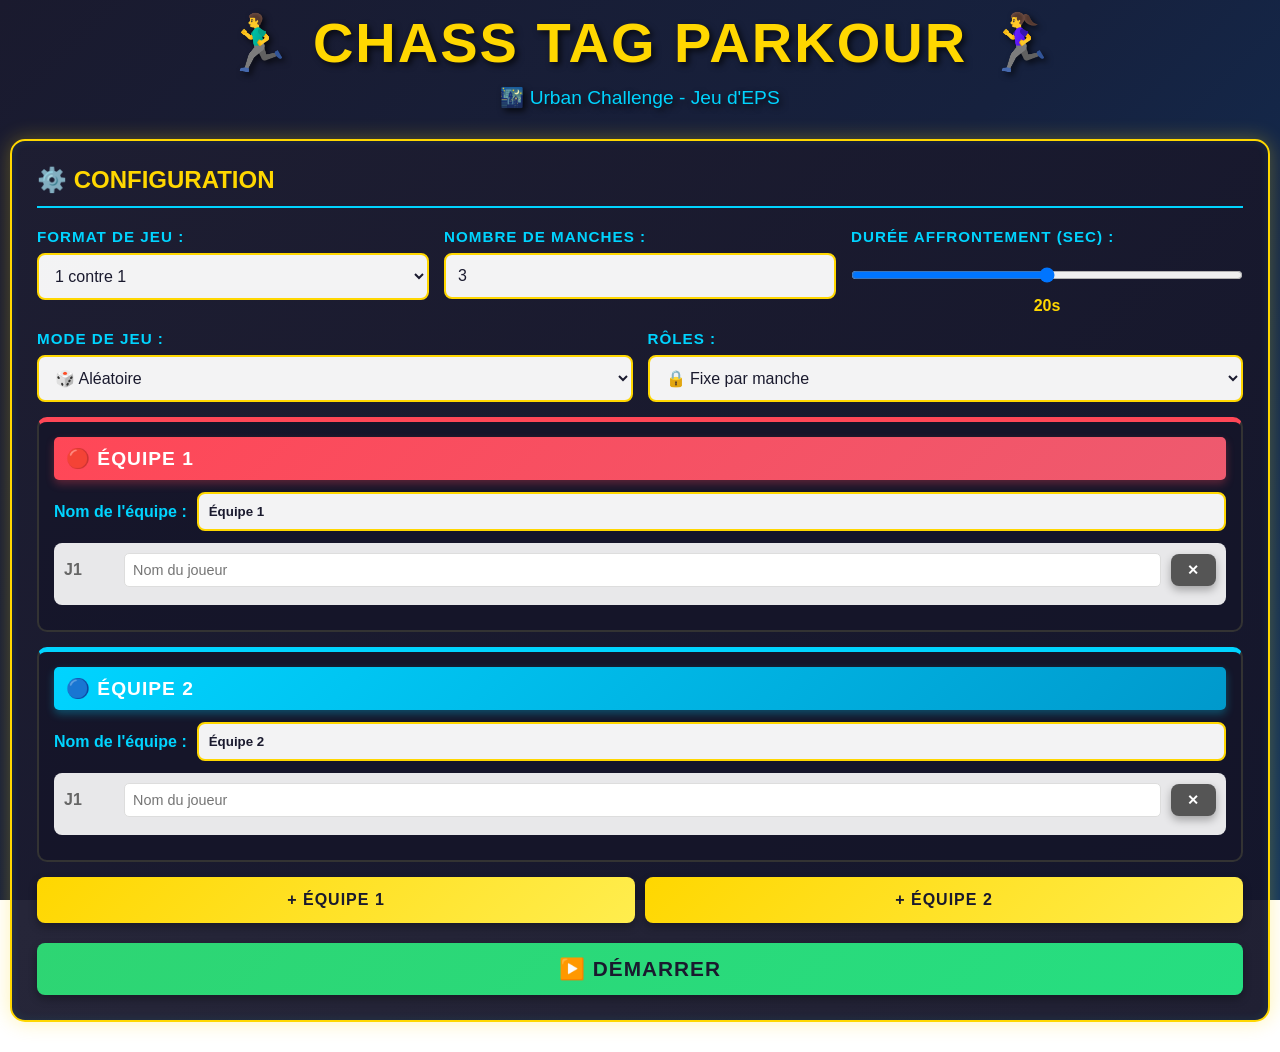
==== commit 77a1db98: "Supprime le pseudo-élément body::before qui causait du texte en arrière-plan" ====
--- a/chass-tag.html
+++ b/chass-tag.html
@@ -19,25 +19,6 @@
             padding: 10px;
             position: relative;
             overflow-x: hidden;
-        }
-
-        body::before {
-            content: '';
-            position: fixed;
-            top: 0;
-            left: 0;
-            right: 0;
-            bottom: 0;
-            background: 
-                repeating-linear-gradient(
-                    90deg,
-                    rgba(255, 215, 0, 0.03) 0px,
-                    rgba(255, 215, 0, 0.03) 2px,
-                    transparent 2px,
-                    transparent 4px
-                );
-            pointer-events: none;
-            z-index: 1;
         }
 
         .container {
@@ -1001,412 +982,363 @@
             }
         }
 
-        function addPlayerRow(teamId) {
-            const container = document.getElementById(`team${teamId}Players`);
-            const playerCount = container.children.length + 1;
-            
-            const row = document.createElement('div');
-            row.className = 'player-input-row';
-            row.innerHTML = `
-                <span>#${playerCount}</span>
-                <input type="text" placeholder="Prénom" class="player-prenom">
-                <button class="btn-danger" onclick="this.parentElement.remove()">✕</button>
+        function addPlayerRow(teamNumber) {
+            const teamElement = document.getElementById(`team${teamNumber}Players`);
+            const playerCount = teamElement.querySelectorAll('.player-input-row').length + 1;
+
+            const playerRow = document.createElement('div');
+            playerRow.className = 'player-input-row';
+            playerRow.innerHTML = `
+                <span>J${playerCount}</span>
+                <input type="text" placeholder="Nom du joueur" class="player-input">
+                <button type="button" class="btn-danger" onclick="this.parentElement.remove()">✕</button>
             `;
-            container.appendChild(row);
-        }
-
-        updatePlayerInputs();
+            teamElement.appendChild(playerRow);
+        }
 
         function startGame() {
-            gameData.teams[1].name = document.getElementById('team1Name').value || 'Équipe 1';
-            gameData.teams[2].name = document.getElementById('team2Name').value || 'Équipe 2';
-
-            gameData.teams[1].players = getPlayersFromInput(1);
-            gameData.teams[2].players = getPlayersFromInput(2);
-
-            if (gameData.teams[1].players.length === 0 || gameData.teams[2].players.length === 0) {
-                alert('Veuillez ajouter au moins un joueur par équipe !');
+            const team1Name = document.getElementById('team1Name').value;
+            const team2Name = document.getElementById('team2Name').value;
+
+            const team1Players = Array.from(document.querySelectorAll('#team1Players .player-input'))
+                .map(input => input.value.trim())
+                .filter(name => name);
+
+            const team2Players = Array.from(document.querySelectorAll('#team2Players .player-input'))
+                .map(input => input.value.trim())
+                .filter(name => name);
+
+            if (team1Players.length === 0 || team2Players.length === 0) {
+                alert('Veuillez ajouter au moins un joueur par équipe');
                 return;
             }
 
-            initializeStats();
+            gameData.teams[1] = {
+                name: team1Name,
+                players: team1Players.map(name => ({ name, score: 0, wins: 0, losses: 0 })),
+                score: 0,
+                playedPlayers: []
+            };
+
+            gameData.teams[2] = {
+                name: team2Name,
+                players: team2Players.map(name => ({ name, score: 0, wins: 0, losses: 0 })),
+                score: 0,
+                playedPlayers: []
+            };
+
+            gameData.currentManche = 1;
+            gameData.currentMatch = null;
+
             document.getElementById('configSection').style.display = 'none';
             document.getElementById('gameSection').classList.add('active');
 
-            // Afficher les noms d'équipes
+            updateGameDisplay();
+            nextMatch();
+        }
+
+        function updateGameDisplay() {
+            document.getElementById('mancheCounter').textContent = gameData.currentManche;
+            document.getElementById('mancheTotal').textContent = gameData.config.nbManches;
             document.getElementById('team1DisplayName').textContent = gameData.teams[1].name;
             document.getElementById('team2DisplayName').textContent = gameData.teams[2].name;
             document.getElementById('team1TitleName').textContent = gameData.teams[1].name;
             document.getElementById('team2TitleName').textContent = gameData.teams[2].name;
-
-            startNewManche();
-        }
-
-        function getPlayersFromInput(teamId) {
-            const container = document.getElementById(`team${teamId}Players`);
-            const players = [];
-            
-            container.querySelectorAll('.player-input-row').forEach((row, index) => {
-                const prenom = row.querySelector('.player-prenom').value.trim();
+            document.getElementById('team1Score').textContent = gameData.teams[1].score;
+            document.getElementById('team2Score').textContent = gameData.teams[2].score;
+
+            const modeText = gameData.config.gameMode === 'random' ? '🎲 Mode Aléatoire' : '🎯 Mode Défi (Ordre)';
+            document.getElementById('modeDisplay').textContent = modeText;
+
+            updateStats();
+            updateRankings();
+        }
+
+        function nextMatch() {
+            if (!gameData.currentMatch) {
+                gameData.currentMatch = selectNextMatch();
+            }
+
+            if (!gameData.currentMatch) {
+                endManche();
+                return;
+            }
+
+            gameData.currentMatchTouches = 0;
+            gameData.lastTouch = null;
+
+            updatePlayerDisplay();
+            updateMatchInfo();
+            resetTimer();
+        }
+
+        function selectNextMatch() {
+            const format = gameData.config.matchFormat;
+            const team1 = gameData.teams[1];
+            const team2 = gameData.teams[2];
+
+            const availableTeam1 = team1.players.filter(p => !gameData.teams[1].playedPlayers.includes(p.name));
+            const availableTeam2 = team2.players.filter(p => !gameData.teams[2].playedPlayers.includes(p.name));
+
+            if (availableTeam1.length === 0 || availableTeam2.length === 0) {
+                return null;
+            }
+
+            let players1, players2;
+
+            if (gameData.config.gameMode === 'random') {
+                players1 = [];
+                players2 = [];
+                for (let i = 0; i < (format === '1v1' ? 1 : 2); i++) {
+                    const idx1 = Math.floor(Math.random() * availableTeam1.length);
+                    players1.push(availableTeam1[idx1].name);
+                    availableTeam1.splice(idx1, 1);
+
+                    const idx2 = Math.floor(Math.random() * availableTeam2.length);
+                    players2.push(availableTeam2[idx2].name);
+                    availableTeam2.splice(idx2, 1);
+                }
+            } else {
+                players1 = availableTeam1.slice(0, format === '1v1' ? 1 : 2).map(p => p.name);
+                players2 = availableTeam2.slice(0, format === '1v1' ? 1 : 2).map(p => p.name);
+            }
+
+            return { team1: players1, team2: players2 };
+        }
+
+        function updatePlayerDisplay() {
+            const match = gameData.currentMatch;
+            const team1GamePlayers = document.getElementById('team1GamePlayers');
+            const team2GamePlayers = document.getElementById('team2GamePlayers');
+
+            team1GamePlayers.innerHTML = '';
+            team2GamePlayers.innerHTML = '';
+
+            match.team1.forEach(playerName => {
+                const btn = document.createElement('button');
+                btn.className = 'player-button';
+                btn.innerHTML = `<div class="player-name">${playerName}</div>`;
+                btn.onclick = () => recordTouch(1, playerName, btn);
+                team1GamePlayers.appendChild(btn);
+            });
+
+            match.team2.forEach(playerName => {
+                const btn = document.createElement('button');
+                btn.className = 'player-button';
+                btn.innerHTML = `<div class="player-name">${playerName}</div>`;
+                btn.onclick = () => recordTouch(2, playerName, btn);
+                team2GamePlayers.appendChild(btn);
+            });
+        }
+
+        function recordTouch(teamNumber, playerName, button) {
+            gameData.currentMatchTouches++;
+            gameData.lastTouch = { team: teamNumber, player: playerName, button: button };
+
+            if (gameData.currentMatchTouches % 2 === 0) {
+                const winnerTeam = gameData.lastTouch.team;
+                gameData.teams[winnerTeam].score++;
+                gameData.teams[winnerTeam].playedPlayers.push(playerName);
+
+                const playerObj = gameData.teams[winnerTeam].players.find(p => p.name === playerName);
+                if (playerObj) {
+                    playerObj.wins++;
+                }
+
+                const loserTeam = winnerTeam === 1 ? 2 : 1;
+                const loserName = gameData.lastTouch.team === 1 ? 
+                    gameData.currentMatch.team2[0] : gameData.currentMatch.team1[0];
                 
-                if (prenom) {
-                    players.push({
-                        id: index,
-                        prenom: prenom,
-                        role: null,
-                        totalPoints: 0,
-                        timeInAttack: 0,
-                        timeInDefense: 0,
-                        manches: {}
-                    });
+                const loserObj = gameData.teams[loserTeam].players.find(p => p.name === loserName);
+                if (loserObj) {
+                    loserObj.losses++;
                 }
-            });
-            
-            return players;
-        }
-
-        function initializeStats() {
-            [1, 2].forEach(teamId => {
-                gameData.teams[teamId].score = 0;
-                gameData.teams[teamId].playedPlayers = [];
-                gameData.teams[teamId].players.forEach(player => {
-                    player.totalPoints = 0;
-                    player.timeInAttack = 0;
-                    player.timeInDefense = 0;
-                    player.manches = {};
+            }
+
+            button.classList.add('played');
+            updateMatchInfo();
+            updateGameDisplay();
+
+            document.getElementById('btnUndo').style.display = 'block';
+        }
+
+        function undoLastTouch() {
+            if (!gameData.lastTouch) return;
+
+            if (gameData.currentMatchTouches % 2 === 0) {
+                const winnerTeam = gameData.lastTouch.team;
+                gameData.teams[winnerTeam].score--;
+
+                const playerObj = gameData.teams[winnerTeam].players.find(p => p.name === gameData.lastTouch.player);
+                if (playerObj) {
+                    playerObj.wins--;
+                }
+
+                const loserTeam = winnerTeam === 1 ? 2 : 1;
+                gameData.teams[loserTeam].playedPlayers = gameData.teams[loserTeam].playedPlayers.filter(p => p !== gameData.lastTouch.player);
+
+                const loserName = winnerTeam === 1 ? gameData.currentMatch.team2[0] : gameData.currentMatch.team1[0];
+                const loserObj = gameData.teams[loserTeam].players.find(p => p.name === loserName);
+                if (loserObj) {
+                    loserObj.losses--;
+                }
+            }
+
+            gameData.lastTouch.button.classList.remove('played');
+            gameData.currentMatchTouches--;
+            gameData.lastTouch = null;
+            updateMatchInfo();
+            updateGameDisplay();
+
+            if (gameData.currentMatchTouches === 0) {
+                document.getElementById('btnUndo').style.display = 'none';
+            }
+        }
+
+        function updateMatchInfo() {
+            const match = gameData.currentMatch;
+            const matchText = `${match.team1.join(', ')} VS ${match.team2.join(', ')}`;
+            document.getElementById('currentMatch').textContent = matchText;
+
+            const touchCount = gameData.currentMatchTouches;
+            const progressText = `Touches: ${touchCount}`;
+            document.getElementById('matchProgress').textContent = progressText;
+        }
+
+        function endGame() {
+            stopTimer();
+            gameData.currentMatch = null;
+            endManche();
+        }
+
+        function endManche() {
+            const team1Score = gameData.teams[1].score;
+            const team2Score = gameData.teams[2].score;
+
+            if (gameData.currentManche < gameData.config.nbManches) {
+                gameData.currentManche++;
+                gameData.teams[1].playedPlayers = [];
+                gameData.teams[2].playedPlayers = [];
+                gameData.currentMatch = null;
+                updateGameDisplay();
+                nextMatch();
+            } else {
+                showEndGameModal();
+            }
+        }
+
+        function showEndGameModal() {
+            const team1 = gameData.teams[1];
+            const team2 = gameData.teams[2];
+
+            let resultsHTML = `<strong>${team1.name}</strong>: ${team1.score} points<br>`;
+            resultsHTML += `<strong>${team2.name}</strong>: ${team2.score} points<br><br>`;
+
+            if (team1.score > team2.score) {
+                resultsHTML += `<strong style="color: #ff4757;">🏆 ${team1.name} gagne!</strong>`;
+            } else if (team2.score > team1.score) {
+                resultsHTML += `<strong style="color: #00d4ff;">🏆 ${team2.name} gagne!</strong>`;
+            } else {
+                resultsHTML += `<strong style="color: #ffd700;">⚖️ Égalité!</strong>`;
+            }
+
+            document.getElementById('resultsText').innerHTML = resultsHTML;
+            document.getElementById('endGameModal').classList.add('active');
+            playEndSound();
+        }
+
+        function closeEndGameModal() {
+            document.getElementById('endGameModal').classList.remove('active');
+            backToConfig();
+        }
+
+        function backToConfig() {
+            document.getElementById('gameSection').classList.remove('active');
+            document.getElementById('configSection').style.display = 'block';
+            gameData.teams[1].score = 0;
+            gameData.teams[2].score = 0;
+            gameData.teams[1].playedPlayers = [];
+            gameData.teams[2].playedPlayers = [];
+            gameData.teams[1].players.forEach(p => { p.wins = 0; p.losses = 0; });
+            gameData.teams[2].players.forEach(p => { p.wins = 0; p.losses = 0; });
+        }
+
+        function updateStats() {
+            const statsGrid = document.getElementById('statsGrid');
+            statsGrid.innerHTML = '';
+
+            [1, 2].forEach(teamNum => {
+                const team = gameData.teams[teamNum];
+                team.players.forEach(player => {
+                    const card = document.createElement('div');
+                    card.className = `player-stat-card team-${teamNum}`;
+                    card.innerHTML = `
+                        <div class="stat-name">${player.name}</div>
+                        <div class="stat-line">
+                            <span>Victoires:</span>
+                            <span class="stat-value">${player.wins}</span>
+                        </div>
+                        <div class="stat-line">
+                            <span>Défaites:</span>
+                            <span class="stat-value">${player.losses}</span>
+                        </div>
+                    `;
+                    statsGrid.appendChild(card);
                 });
             });
         }
 
-        function startNewManche() {
-            gameData.currentManche = 1;
-            gameData.teams[1].playedPlayers = [];
-            gameData.teams[2].playedPlayers = [];
-            gameData.lastTouch = null;
-            
-            assignRoles();
-            selectNextMatch();
-            updateGameDisplay();
-            resetTimer();
-        }
-
-        function assignRoles() {
-            const mancheIndex = gameData.currentManche - 1;
-            let isTeam1Chat;
-
-            if (gameData.config.roleMode === 'fixed') {
-                isTeam1Chat = mancheIndex % 2 === 0;
+        function updateRankings() {
+            const rankingGrid = document.getElementById('rankingGrid');
+            rankingGrid.innerHTML = '';
+
+            [1, 2].forEach(teamNum => {
+                const team = gameData.teams[teamNum];
+                const sorted = [...team.players].sort((a, b) => b.wins - a.wins);
+
+                const card = document.createElement('div');
+                card.className = `ranking-card team-${teamNum}`;
+                card.style.borderColor = teamNum === 1 ? '#ff4757' : '#00d4ff';
+
+                const title = document.createElement('h3');
+                title.textContent = `${team.name}`;
+                card.appendChild(title);
+
+                const list = document.createElement('ul');
+                list.className = 'ranking-list';
+
+                sorted.forEach((player, index) => {
+                    const medals = ['🥇', '🥈', '🥉'];
+                    const medal = medals[index] || '•';
+                    const li = document.createElement('li');
+                    li.innerHTML = `
+                        <div class="ranking-position">
+                            <span class="ranking-medal">${medal}</span>
+                            <span class="ranking-name">${player.name}</span>
+                        </div>
+                        <span class="ranking-time">${player.wins}W</span>
+                    `;
+                    list.appendChild(li);
+                });
+
+                card.appendChild(list);
+                rankingGrid.appendChild(card);
+            });
+        }
+
+        function toggleTimer() {
+            if (!gameData.timer.isRunning) {
+                startTimer();
             } else {
-                if (gameData.config.nbManches % 2 === 1) {
-                    isTeam1Chat = mancheIndex % 2 === 0;
-                } else {
-                    isTeam1Chat = mancheIndex % 2 === 0;
-                }
-            }
-
-            gameData.teams[1].players.forEach(p => {
-                p.role = isTeam1Chat ? 'chat' : 'souris';
-            });
-            gameData.teams[2].players.forEach(p => {
-                p.role = isTeam1Chat ? 'souris' : 'chat';
-            });
-        }
-
-        function selectNextMatch() {
-            if (gameData.config.gameMode === 'random') {
-                selectRandomMatch();
-            } else {
-                selectChallengeMatch();
-            }
-        }
-
-        function selectRandomMatch() {
-            const availablePlayers1 = gameData.teams[1].players.filter(p => !gameData.teams[1].playedPlayers.includes(p.id));
-            const availablePlayers2 = gameData.teams[2].players.filter(p => !gameData.teams[2].playedPlayers.includes(p.id));
-
-            if (availablePlayers1.length === 0 || availablePlayers2.length === 0) {
-                endManche();
-                return;
-            }
-
-            const player1 = availablePlayers1[Math.floor(Math.random() * availablePlayers1.length)];
-            const player2 = availablePlayers2[Math.floor(Math.random() * availablePlayers2.length)];
-            
-            gameData.currentMatch = {
-                team1Player: player1,
-                team2Player: player2
-            };
-
-            gameData.currentMatchTouches = 0;
-            gameData.lastTouch = null;
-            gameData.teams[1].playedPlayers.push(player1.id);
-            gameData.teams[2].playedPlayers.push(player2.id);
-        }
-
-        function selectChallengeMatch() {
-            const availablePlayers1 = gameData.teams[1].players.filter(p => !gameData.teams[1].playedPlayers.includes(p.id));
-            const availablePlayers2 = gameData.teams[2].players.filter(p => !gameData.teams[2].playedPlayers.includes(p.id));
-
-            if (availablePlayers1.length === 0 || availablePlayers2.length === 0) {
-                endManche();
-                return;
-            }
-
-            const player1 = availablePlayers1[0];
-            const player2 = availablePlayers2[0];
-            
-            gameData.currentMatch = {
-                team1Player: player1,
-                team2Player: player2
-            };
-
-            gameData.currentMatchTouches = 0;
-            gameData.lastTouch = null;
-            gameData.teams[1].playedPlayers.push(player1.id);
-            gameData.teams[2].playedPlayers.push(player2.id);
-        }
-
-        function updateGameDisplay() {
-            document.getElementById('mancheCounter').textContent = gameData.currentManche;
-            document.getElementById('mancheTotal').textContent = gameData.config.nbManches;
-
-            const modeText = gameData.config.gameMode === 'random' 
-                ? '🎲 Aléatoire' 
-                : '🎯 Défi';
-            document.getElementById('modeDisplay').textContent = modeText;
-
-            document.getElementById('team1Score').textContent = gameData.teams[1].score;
-            document.getElementById('team2Score').textContent = gameData.teams[2].score;
-
-            const progress1 = gameData.teams[1].playedPlayers.length;
-            const progress2 = gameData.teams[2].playedPlayers.length;
-            const total1 = gameData.teams[1].players.length;
-            const total2 = gameData.teams[2].players.length;
-            document.getElementById('matchProgress').innerHTML = `
-                Affrontement ${progress1}/${total1} (${gameData.teams[1].name}) vs ${progress2}/${total2} (${gameData.teams[2].name})
-            `;
-
-            if (gameData.currentMatch) {
-                const p1 = gameData.currentMatch.team1Player;
-                const p2 = gameData.currentMatch.team2Player;
-                const roleTeam1 = gameData.teams[1].players[0].role.toUpperCase();
-                const roleTeam2 = gameData.teams[2].players[0].role.toUpperCase();
-
-                document.getElementById('currentMatch').innerHTML = `
-                    <strong>#${p1.id + 1} ${p1.prenom}</strong> (${roleTeam1})
-                    vs
-                    <strong>#${p2.id + 1} ${p2.prenom}</strong> (${roleTeam2})
-                `;
-
-                document.getElementById('team1Role').textContent = roleTeam1;
-                document.getElementById('team1Role').className = roleTeam1 === 'CHAT' ? 'role-badge chat-badge' : 'role-badge souris-badge';
-
-                document.getElementById('team2Role').textContent = roleTeam2;
-                document.getElementById('team2Role').className = roleTeam2 === 'CHAT' ? 'role-badge chat-badge' : 'role-badge souris-badge';
-            }
-
-            // Afficher/masquer le bouton Annuler
-            document.getElementById('btnUndo').style.display = gameData.lastTouch ? 'block' : 'none';
-
-            updatePlayersDisplay();
-            updateStats();
-            updateRankings();
-        }
-
-        function updatePlayersDisplay() {
-            updateTeamDisplay(1);
-            updateTeamDisplay(2);
-        }
-
-        function updateTeamDisplay(teamId) {
-            const container = document.getElementById(`team${teamId}GamePlayers`);
-            container.innerHTML = '';
-
-            gameData.teams[teamId].players.forEach(player => {
-                const btn = document.createElement('button');
-                btn.className = 'player-button';
-                
-                const isInMatch = (player === gameData.currentMatch.team1Player && teamId === 1) ||
-                                  (player === gameData.currentMatch.team2Player && teamId === 2);
-                
-                const hasPlayed = gameData.teams[teamId].playedPlayers.includes(player.id);
-
-                btn.innerHTML = `
-                    <div class="player-name">#${player.id + 1} ${player.prenom}</div>
-                    <div class="player-stats">
-                        Points: ${player.totalPoints}
-                    </div>
-                `;
-
-                if (isInMatch) {
-                    btn.onclick = () => markPlayerTouched(teamId, player);
-                } else if (hasPlayed) {
-                    btn.classList.add('played');
-                    btn.disabled = true;
-                } else {
-                    btn.classList.add('disabled');
-                    btn.disabled = true;
-                }
-
-                container.appendChild(btn);
-            });
-        }
-
-        function markPlayerTouched(teamId, player) {
-            const maxTouches = gameData.config.matchFormat === '1v1' ? 1 : 2;
-
-            if (gameData.currentMatchTouches >= maxTouches) {
-                alert(`⚠️ Max ${maxTouches} touche(s) !`);
-                return;
-            }
-
-            const otherTeamId = teamId === 1 ? 2 : 1;
-            const otherPlayer = teamId === 1 ? gameData.currentMatch.team2Player : gameData.currentMatch.team1Player;
-
-            if (player.role === 'chat') {
-                const timeUsed = gameData.config.mancheDuration - gameData.timer.timeLeft;
-                
-                player.totalPoints++;
-                otherPlayer.totalPoints++;
-                
-                gameData.teams[teamId].score++;
-                gameData.currentMatchTouches++;
-
-                player.timeInAttack += timeUsed;
-                otherPlayer.timeInDefense += timeUsed;
-
-                // Enregistrer la dernière touche pour pouvoir l'annuler
-                gameData.lastTouch = {
-                    teamId: teamId,
-                    player: player,
-                    otherPlayer: otherPlayer,
-                    timeUsed: timeUsed
-                };
-
-                if (!player.manches[gameData.currentManche]) {
-                    player.manches[gameData.currentManche] = { points: 0 };
-                }
-                player.manches[gameData.currentManche].points++;
-
-                if (!otherPlayer.manches[gameData.currentManche]) {
-                    otherPlayer.manches[gameData.currentManche] = { points: 0 };
-                }
-                otherPlayer.manches[gameData.currentManche].points++;
-
-                alert(`✅ Touche !`);
-                
-                if (gameData.currentMatchTouches >= maxTouches) {
-                    setTimeout(() => nextMatch(), 500);
-                } else {
-                    updateGameDisplay();
-                }
-            }
-        }
-
-        function undoLastTouch() {
-            if (!gameData.lastTouch) return;
-
-            const { teamId, player, otherPlayer, timeUsed } = gameData.lastTouch;
-
-            player.totalPoints--;
-            otherPlayer.totalPoints--;
-            gameData.teams[teamId].score--;
-            gameData.currentMatchTouches--;
-
-            player.timeInAttack -= timeUsed;
-            otherPlayer.timeInDefense -= timeUsed;
-
-            // Retirer de la manche
-            if (player.manches[gameData.currentManche]) {
-                player.manches[gameData.currentManche].points--;
-            }
-            if (otherPlayer.manches[gameData.currentManche]) {
-                otherPlayer.manches[gameData.currentManche].points--;
-            }
-
-            gameData.lastTouch = null;
-            alert('↩️ Dernière touche annulée !');
-            updateGameDisplay();
-        }
-
-        function handleTimeUp() {
-            playEndSound();
-            
-            const p1 = gameData.currentMatch.team1Player;
-            const p2 = gameData.currentMatch.team2Player;
-
-            let sourisTeamId = p1.role === 'souris' ? 1 : 2;
-            const sourisPlayer = sourisTeamId === 1 ? p1 : p2;
-            const chatPlayer = sourisTeamId === 1 ? p2 : p1;
-            const timeUsed = gameData.config.mancheDuration;
-            
-            gameData.teams[sourisTeamId].score++;
-            sourisPlayer.totalPoints++;
-            chatPlayer.totalPoints++;
-
-            sourisPlayer.timeInDefense += timeUsed;
-            chatPlayer.timeInAttack += timeUsed;
-
-            if (!sourisPlayer.manches[gameData.currentManche]) {
-                sourisPlayer.manches[gameData.currentManche] = { points: 0 };
-            }
-            sourisPlayer.manches[gameData.currentManche].points++;
-
-            if (!chatPlayer.manches[gameData.currentManche]) {
-                chatPlayer.manches[gameData.currentManche] = { points: 0 };
-            }
-            chatPlayer.manches[gameData.currentManche].points++;
-
-            gameData.lastTouch = null;
-            alert(`⏰ Temps écoulé ! Souris survit !`);
-            
-            nextMatch();
-        }
-
-        function nextMatch() {
-            stopTimer();
-            selectNextMatch();
-            if (gameData.currentMatch) {
-                updateGameDisplay();
-                resetTimer();
-            }
-        }
-
-        function endManche() {
-            stopTimer();
-            
-            if (gameData.currentManche < gameData.config.nbManches) {
-                if (confirm(`✅ Manche ${gameData.currentManche} terminée !\n\nPasser à la manche suivante ?`)) {
-                    gameData.currentManche++;
-                    gameData.teams[1].playedPlayers = [];
-                    gameData.teams[2].playedPlayers = [];
-                    assignRoles();
-                    selectNextMatch();
-                    updateGameDisplay();
-                    resetTimer();
-                }
-            } else {
-                endGame();
-            }
-        }
-
-        function resetTimer() {
-            stopTimer();
-            gameData.timer.timeLeft = gameData.config.mancheDuration;
-            updateTimerDisplay();
-        }
-
-        function toggleTimer() {
-            if (gameData.timer.isRunning) {
-                stopTimer();
-            } else {
-                startTimer();
+                pauseTimer();
             }
         }
 
         function startTimer() {
-            if (gameData.timer.isRunning) return;
-            
+            if (gameData.timer.timeLeft === 0) {
+                gameData.timer.timeLeft = gameData.config.mancheDuration;
+            }
+
             gameData.timer.isRunning = true;
             document.getElementById('btnStartTimer').style.display = 'none';
             document.getElementById('btnStopTimer').style.display = 'inline-block';
@@ -1416,9 +1348,16 @@
                 updateTimerDisplay();
 
                 if (gameData.timer.timeLeft <= 0) {
-                    handleTimeUp();
+                    stopTimer();
                 }
             }, 1000);
+        }
+
+        function pauseTimer() {
+            gameData.timer.isRunning = false;
+            clearInterval(gameData.timer.interval);
+            document.getElementById('btnStartTimer').style.display = 'inline-block';
+            document.getElementById('btnStopTimer').style.display = 'none';
         }
 
         function stopTimer() {
@@ -1428,144 +1367,23 @@
             document.getElementById('btnStopTimer').style.display = 'none';
         }
 
+        function resetTimer() {
+            gameData.timer.timeLeft = gameData.config.mancheDuration;
+            gameData.timer.isRunning = false;
+            clearInterval(gameData.timer.interval);
+            updateTimerDisplay();
+            document.getElementById('btnStartTimer').style.display = 'inline-block';
+            document.getElementById('btnStopTimer').style.display = 'none';
+        }
+
         function updateTimerDisplay() {
             const minutes = Math.floor(gameData.timer.timeLeft / 60);
             const seconds = gameData.timer.timeLeft % 60;
-            document.getElementById('timerDisplay').textContent = 
-                `${String(minutes).padStart(2, '0')}:${String(seconds).padStart(2, '0')}`;
-        }
-
-        function updateStats() {
-            const statsGrid = document.getElementById('statsGrid');
-            statsGrid.innerHTML = '';
-
-            [1, 2].forEach(teamId => {
-                gameData.teams[teamId].players.forEach(player => {
-                    const card = document.createElement('div');
-                    card.className = `player-stat-card team-${teamId}`;
-
-                    const totalPoints = player.totalPoints;
-                    const timeAttack = player.timeInAttack;
-                    const timeDefense = player.timeInDefense;
-
-                    card.innerHTML = `
-                        <div class="stat-name">#${player.id + 1} ${player.prenom}</div>
-                        
-                        <div class="stat-line" style="background: rgba(255, 215, 0, 0.2); padding: 8px; border-radius: 4px; margin-bottom: 10px;">
-                            <span>POINTS CUMULÉS</span>
-                            <span class="stat-value" style="font-size: 1.3em;">${totalPoints}</span>
-                        </div>
-
-                        <div class="stat-line">
-                            <span>Temps en Attaque :</span>
-                            <span class="stat-value">${timeAttack}s</span>
-                        </div>
-                        <div class="stat-line">
-                            <span>Temps en Défense :</span>
-                            <span class="stat-value">${timeDefense}s</span>
-                        </div>
-                    `;
-
-                    statsGrid.appendChild(card);
-                });
-            });
-        }
-
-        function updateRankings() {
-            const rankingGrid = document.getElementById('rankingGrid');
-            rankingGrid.innerHTML = '';
-
-            const allPlayers = [];
-            [1, 2].forEach(teamId => {
-                gameData.teams[teamId].players.forEach(player => {
-                    allPlayers.push({ ...player, teamId });
-                });
-            });
-
-            const attackers = allPlayers.filter(p => p.timeInAttack > 0).sort((a, b) => a.timeInAttack - b.timeInAttack);
-            const defenders = allPlayers.filter(p => p.timeInDefense > 0).sort((a, b) => b.timeInDefense - a.timeInDefense);
-
-            // Classement Attaquants
-            const attackCard = document.createElement('div');
-            attackCard.className = 'ranking-card';
-            attackCard.style.borderColor = '#ff4757';
-            attackCard.innerHTML = '<h3>🔴 Meilleur Attaquant (Plus Rapide)</h3>';
-            
-            const attackList = document.createElement('ul');
-            attackList.className = 'ranking-list';
-            attackers.slice(0, 5).forEach((player, index) => {
-                const medals = ['🥇', '🥈', '🥉', '4️⃣', '5️⃣'];
-                const li = document.createElement('li');
-                li.innerHTML = `
-                    <div class="ranking-position">
-                        <span class="ranking-medal">${medals[index]}</span>
-                        <span class="ranking-name">#${player.id + 1} ${player.prenom}</span>
-                    </div>
-                    <span class="ranking-time">${player.timeInAttack}s</span>
-                `;
-                attackList.appendChild(li);
-            });
-            attackCard.appendChild(attackList);
-            rankingGrid.appendChild(attackCard);
-
-            // Classement Défenseurs
-            const defenseCard = document.createElement('div');
-            defenseCard.className = 'ranking-card';
-            defenseCard.style.borderColor = '#2ed573';
-            defenseCard.innerHTML = '<h3>🟢 Meilleur Défenseur (Plus Loin)</h3>';
-            
-            const defenseList = document.createElement('ul');
-            defenseList.className = 'ranking-list';
-            defenders.slice(0, 5).forEach((player, index) => {
-                const medals = ['🥇', '🥈', '🥉', '4️⃣', '5️⃣'];
-                const li = document.createElement('li');
-                li.innerHTML = `
-                    <div class="ranking-position">
-                        <span class="ranking-medal">${medals[index]}</span>
-                        <span class="ranking-name">#${player.id + 1} ${player.prenom}</span>
-                    </div>
-                    <span class="ranking-time">${player.timeInDefense}s</span>
-                `;
-                defenseList.appendChild(li);
-            });
-            defenseCard.appendChild(defenseList);
-            rankingGrid.appendChild(defenseCard);
-        }
-
-        function endGame() {
-            stopTimer();
-            const winner = gameData.teams[1].score > gameData.teams[2].score 
-                ? gameData.teams[1].name 
-                : gameData.teams[2].score > gameData.teams[1].score 
-                    ? gameData.teams[2].name 
-                    : 'ÉGALITÉ ⚖️';
-
-            document.getElementById('endGameModal').classList.add('active');
-
-            const resultsText = `
-🏁 RÉSULTATS FINAUX
-━━━━━━━━━━━━━━━━━━━
-
-${gameData.teams[1].name} : ${gameData.teams[1].score} points
-${gameData.teams[2].name} : ${gameData.teams[2].score} points
-
-🏆 GAGNANT : ${winner}
-            `;
-
-            document.getElementById('resultsText').innerHTML = resultsText.replace(/\n/g, '<br>');
-        }
-
-        function closeEndGameModal() {
-            document.getElementById('endGameModal').classList.remove('active');
-            backToConfig();
-        }
-
-        function backToConfig() {
-            stopTimer();
-            document.getElementById('gameSection').classList.remove('active');
-            document.getElementById('configSection').style.display = 'block';
-            gameData.currentManche = 1;
-        }
+            const timeString = `${String(minutes).padStart(2, '0')}:${String(seconds).padStart(2, '0')}`;
+            document.getElementById('timerDisplay').textContent = timeString;
+        }
+
+        updatePlayerInputs();
     </script>
 </body>
-</html>
+</html>
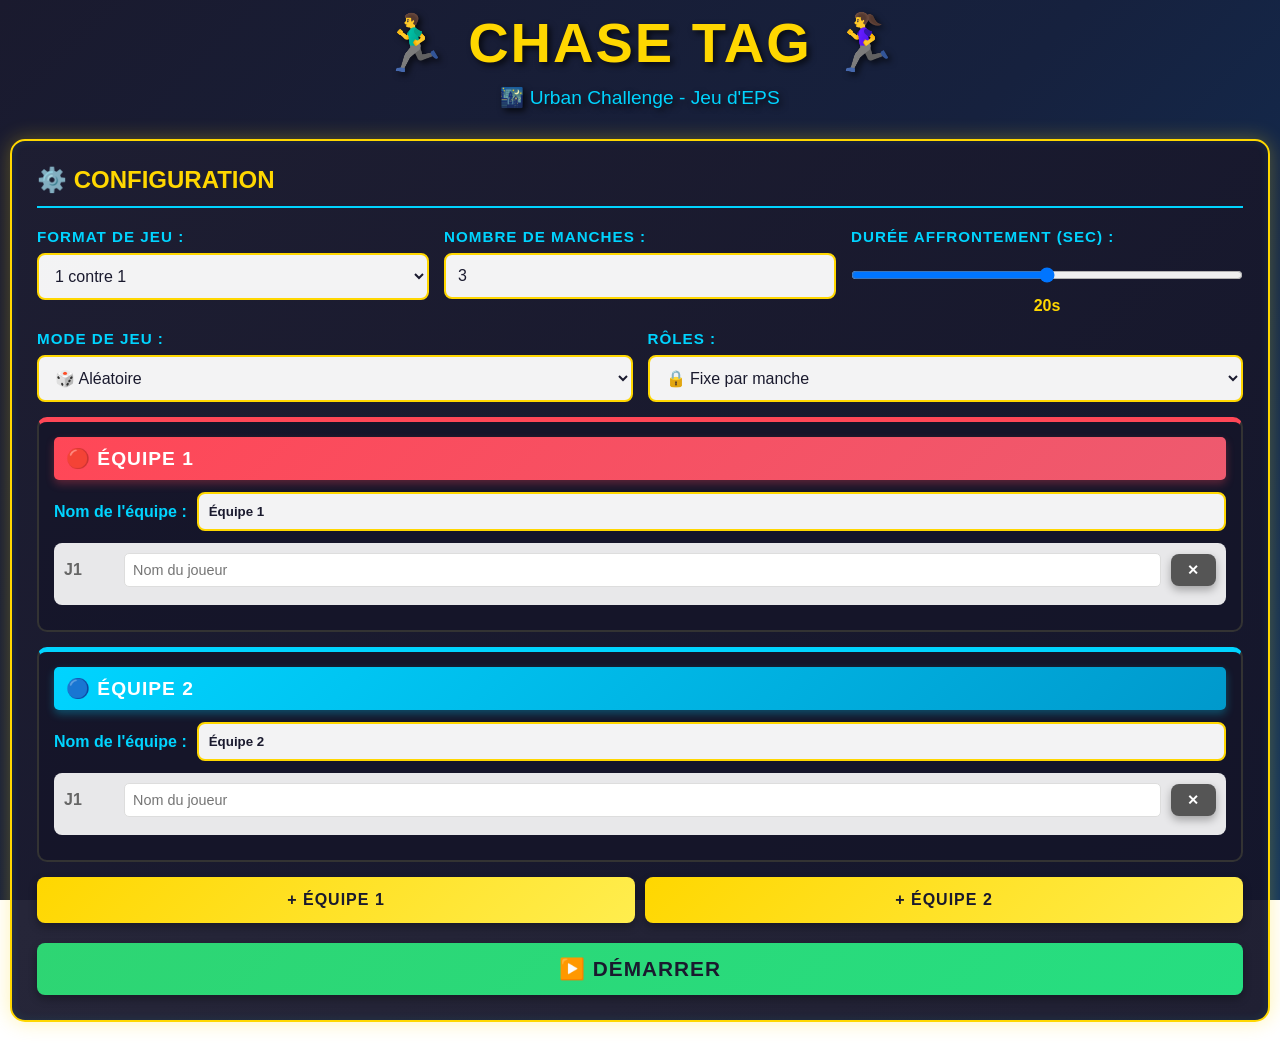
==== commit c8692cd0: "Change le titre de l'application de 'CHASS TAG PARKOUR' à 'CHASE TAG'" ====
--- a/chass-tag.html
+++ b/chass-tag.html
@@ -3,7 +3,7 @@
 <head>
     <meta charset="UTF-8">
     <meta name="viewport" content="width=device-width, initial-scale=1.0">
-    <title>Chass Tag Parkour - Compteur EPS</title>
+    <title>Chase Tag - Compteur EPS</title>
     <style>
         * {
             margin: 0;
@@ -736,7 +736,7 @@
 <body>
     <div class="container">
         <div class="header">
-            <h1>🏃‍♂️ CHASS TAG PARKOUR 🏃‍♀️</h1>
+            <h1>🏃‍♂️ CHASE TAG 🏃‍♀️</h1>
             <p>🌃 Urban Challenge - Jeu d'EPS</p>
         </div>
 
